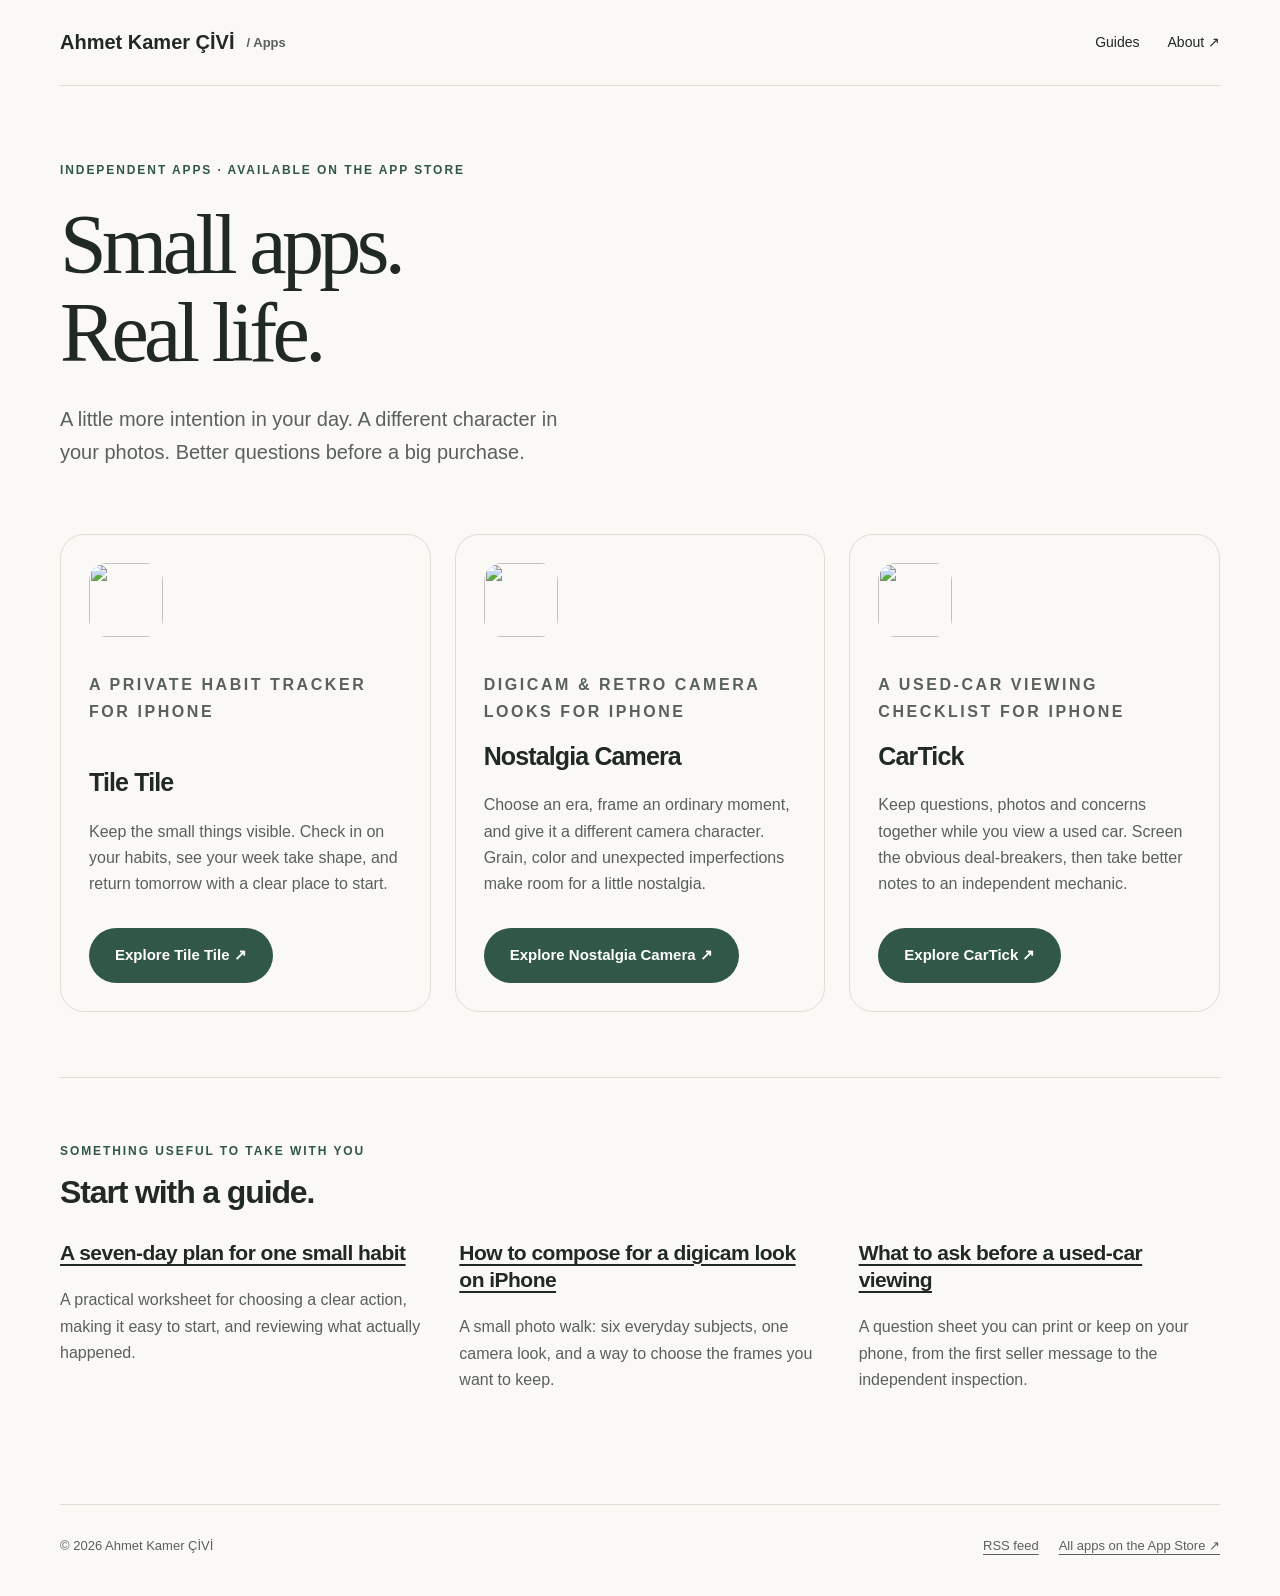
==== apps/index.html @ bd4cf9d0 "Publish product pages, practical guides and search discovery metadata" ====
<!doctype html><html lang="en"><head><meta charset="utf-8"><meta name="viewport" content="width=device-width,initial-scale=1"><title>Independent iPhone apps by Ahmet Kamer ÇİVİ</title><meta name="description" content="Discover Tile Tile, Nostalgia Camera and CarTick: independent iPhone apps for small habits, retro photos and used-car viewings."><link rel="canonical" href="https://lowgame.github.io/apps/"><meta property="og:title" content="Small apps for real life."><meta property="og:description" content="Habits, photos and better questions. Explore three independent iPhone apps by Ahmet Kamer ÇİVİ."><meta property="og:url" content="https://lowgame.github.io/apps/"><meta property="og:type" content="website"><link rel="stylesheet" href="marketing.css"><link rel="alternate" type="application/rss+xml" title="App guides" href="feed.xml"></head><body><a class="skip" href="#main">Skip to content</a><div class="wrap"><header class="nav"><a class="brand" href="https://lowgame.github.io/apps/">Ahmet Kamer ÇİVİ <span class="quiet">/ Apps</span></a><nav class="navlinks"><a href="#guides">Guides</a><a href="https://lowgame.github.io/">About ↗</a></nav></header><main id="main"><section class="directory-hero"><p class="eyebrow">Independent apps · Available on the App Store</p><h1>Small apps.<br>Real life.</h1><p class="intro">A little more intention in your day. A different character in your photos. Better questions before a big purchase.</p></section><section class="app-grid" aria-label="Apps"><article class="app-card"><img src="https://lowgame.github.io/tiletile/assets/icon.png" alt="" width="74" height="74"><p class="eyebrow">A private habit tracker for iPhone</p><h2>Tile Tile</h2><p>Keep the small things visible. Check in on your habits, see your week take shape, and return tomorrow with a clear place to start.</p><a class="button" href="https://lowgame.github.io/tiletile/">Explore Tile Tile ↗</a></article><article class="app-card"><img src="https://lowgame.github.io/nostalgia-camera-legal/assets/icon.png" alt="" width="74" height="74"><p class="eyebrow">Digicam &amp; retro camera looks for iPhone</p><h2>Nostalgia Camera</h2><p>Choose an era, frame an ordinary moment, and give it a different camera character. Grain, color and unexpected imperfections make room for a little nostalgia.</p><a class="button" href="https://lowgame.github.io/nostalgia-camera-legal/">Explore Nostalgia Camera ↗</a></article><article class="app-card"><img src="https://lowgame.github.io/cartick-legal/assets/icon.png" alt="" width="74" height="74"><p class="eyebrow">A used-car viewing checklist for iPhone</p><h2>CarTick</h2><p>Keep questions, photos and concerns together while you view a used car. Screen the obvious deal-breakers, then take better notes to an independent mechanic.</p><a class="button" href="https://lowgame.github.io/cartick-legal/">Explore CarTick ↗</a></article></section><section class="section" id="guides" style="margin-top:65px"><p class="eyebrow">Something useful to take with you</p><h2>Start with a guide.</h2><div class="features"><article><h3><a href="https://lowgame.github.io/tiletile/guides/start-a-small-habit/">A seven-day plan for one small habit</a></h3><p>A practical worksheet for choosing a clear action, making it easy to start, and reviewing what actually happened.</p></article><article><h3><a href="https://lowgame.github.io/nostalgia-camera-legal/guides/digicam-look-on-iphone/">How to compose for a digicam look on iPhone</a></h3><p>A small photo walk: six everyday subjects, one camera look, and a way to choose the frames you want to keep.</p></article><article><h3><a href="https://lowgame.github.io/cartick-legal/guides/used-car-viewing-questions/">What to ask before a used-car viewing</a></h3><p>A question sheet you can print or keep on your phone, from the first seller message to the independent inspection.</p></article></div></section></main><footer><span>© 2026 Ahmet Kamer ÇİVİ</span><nav><a href="feed.xml">RSS feed</a><a href="https://apps.apple.com/developer/id6791211334">All apps on the App Store ↗</a></nav></footer></div></body></html>
---- apps/marketing.css ----
:root{--ink:#202922;--muted:#59615a;--paper:#faf9f5;--line:#dddfd5;--accent:#315747}*{box-sizing:border-box}html{scroll-behavior:smooth}body{margin:0;color:var(--ink);background:var(--paper);font:17px/1.65 -apple-system,BlinkMacSystemFont,"Segoe UI",sans-serif}a{color:inherit;text-underline-offset:4px}a:hover{color:var(--accent)}img{display:block;max-width:100%;height:auto}button,a{touch-action:manipulation}:focus-visible{outline:3px solid var(--accent);outline-offset:5px}.skip{position:absolute;top:-100px;left:20px;z-index:9;background:white;padding:8px}.skip:focus{top:8px}.wrap{width:min(1160px,calc(100% - 48px));margin:auto}.nav{display:flex;align-items:center;justify-content:space-between;gap:24px;padding:26px 0;border-bottom:1px solid var(--line)}.brand{display:flex;align-items:center;gap:12px;text-decoration:none;font-weight:700;font-size:20px}.brand img{width:38px;height:38px;border-radius:10px}.navlinks{display:flex;gap:28px;align-items:center;font-size:14px}.navlinks a{text-decoration:none}.eyebrow{text-transform:uppercase;letter-spacing:.16em;font-size:12px;font-weight:700;color:var(--accent)}h1,h2,h3,p{margin-top:0}h1{font-family:Georgia,serif;font-weight:400;font-size:clamp(48px,6.7vw,88px);line-height:1.05;letter-spacing:-.055em;margin:20px 0 26px}h2{font-size:32px;line-height:1.22;letter-spacing:-.035em}h3{font-size:21px;line-height:1.3;letter-spacing:-.025em}.hero{display:grid;grid-template-columns:1.12fr .88fr;gap:70px;align-items:center;padding:70px 0 76px}.intro{font-size:20px;color:var(--muted);max-width:520px;line-height:1.65}.cta{display:flex;gap:22px;align-items:center;flex-wrap:wrap;margin:30px 0 14px}.button{display:inline-flex;align-items:center;justify-content:center;padding:14px 25px;background:var(--accent);color:white;border-radius:100px;text-decoration:none;font-weight:600;font-size:15px;border:1px solid transparent;cursor:pointer}.button:hover{background:var(--ink);color:white}.button.secondary{background:transparent;color:var(--ink);border-color:var(--line)}.quiet{color:var(--muted);font-size:13px}.stage{background:#eceee6;border:1px solid var(--line);border-radius:28px;min-height:570px;display:grid;place-items:center;padding:30px;position:relative}.stage img{width:auto;max-height:560px;max-width:100%;border-radius:15px;box-shadow:0 18px 36px #20292215}.stage small{display:block;text-align:center;color:var(--muted);font-size:11px;margin-top:14px}.section{padding:64px 0;border-top:1px solid var(--line)}.section-heading{max-width:670px;margin-bottom:34px}.features{display:grid;grid-template-columns:repeat(3,minmax(0,1fr));gap:38px}.feature-number{display:block;color:var(--accent);font:15px Georgia,serif;margin-bottom:28px}.features p{font-size:16px;color:var(--muted)}.editorial{display:grid;grid-template-columns:.5fr 1fr;gap:50px;padding:42px;background:#eeeee6;border-radius:24px}.editorial h2{font:40px/1.12 Georgia,serif;letter-spacing:-.04em}.editorial p{color:var(--muted)}.arrow{font-size:20px}.faq{max-width:840px}details{border-top:1px solid var(--line);padding:20px 0}summary{cursor:pointer;font-size:18px;font-weight:600}details p{margin:18px 0 0;color:var(--muted)}footer{border-top:1px solid var(--line);margin-top:30px;padding:30px 0 40px;display:flex;justify-content:space-between;gap:24px;flex-wrap:wrap;font-size:13px;color:var(--muted)}footer nav{display:flex;gap:20px;flex-wrap:wrap}.article{max-width:740px;margin:60px auto 80px}.article h1{font-size:clamp(42px,6vw,66px)}.article h2{margin:48px 0 18px;font-size:28px}.article .deck{font-size:22px;color:var(--muted)}.article li{margin:12px 0}.byline{font-size:13px;color:var(--muted);padding:10px 0 24px;border-bottom:1px solid var(--line);margin-bottom:30px}.worksheet{border:1px solid var(--line);border-radius:14px;background:white;padding:24px;margin:25px 0}.worksheet p{margin:10px 0 20px}.table-wrap{overflow-x:auto}table{width:100%;border-collapse:collapse;margin:24px 0;font-size:15px}caption{text-align:left;color:var(--muted);padding:0 0 10px}td,th{text-align:left;padding:14px 12px;border:1px solid var(--line);vertical-align:top}th{background:#eeeee6}.source{font-size:14px}.app-grid{display:grid;grid-template-columns:repeat(3,minmax(0,1fr));gap:24px}.app-card{border:1px solid var(--line);border-radius:24px;padding:28px;display:flex;flex-direction:column;align-items:flex-start}.app-card img{width:74px;height:74px;border-radius:18px;margin:0 0 35px}.app-card h2{font-size:25px}.app-card p{font-size:16px;color:var(--muted);flex:1}.app-card .button{margin-top:14px}.directory-hero{padding:75px 0 45px;max-width:800px}.directory-hero h1{font-size:clamp(50px,7vw,84px)}.press-icon{width:160px;border-radius:30px;margin:24px 0}.print{font:inherit;font-size:14px}.callout{padding:28px;background:#eeeee6;border-radius:20px;margin:42px 0}.callout h2{margin-top:0}.callout p{margin-bottom:20px}.related{display:flex;gap:24px;flex-wrap:wrap}@media(max-width:800px){.brand{font-size:16px;gap:8px}.brand img{width:32px;height:32px}.navlinks{font-size:13px;white-space:nowrap}.hero{gap:34px;grid-template-columns:1fr;padding:45px 0}.stage{min-height:0;padding:25px}.stage img{max-height:550px}.features,.app-grid{grid-template-columns:1fr;gap:28px}.feature-number{margin-bottom:12px}.editorial{grid-template-columns:1fr;gap:15px;padding:26px}.nav{gap:10px}.navlinks{gap:16px}.navlinks .optional{display:none}.wrap{width:calc(100% - 36px)}h1{letter-spacing:-.05em}.section{padding:42px 0}.article{margin-top:40px}.intro{font-size:19px}.app-card{padding:25px}.app-card img{margin-bottom:20px}}@media(prefers-reduced-motion:reduce){html{scroll-behavior:auto}}@media print{.nav,.cta,footer,.button,.print,.callout,.skip{display:none}body{font-size:12pt;background:white;color:black}.wrap,.article{width:100%;max-width:none;margin:0}h1{font-size:30pt!important}h2{break-after:avoid}tr,.worksheet{break-inside:avoid}a{text-decoration:none}.article h2{margin-top:25px}}
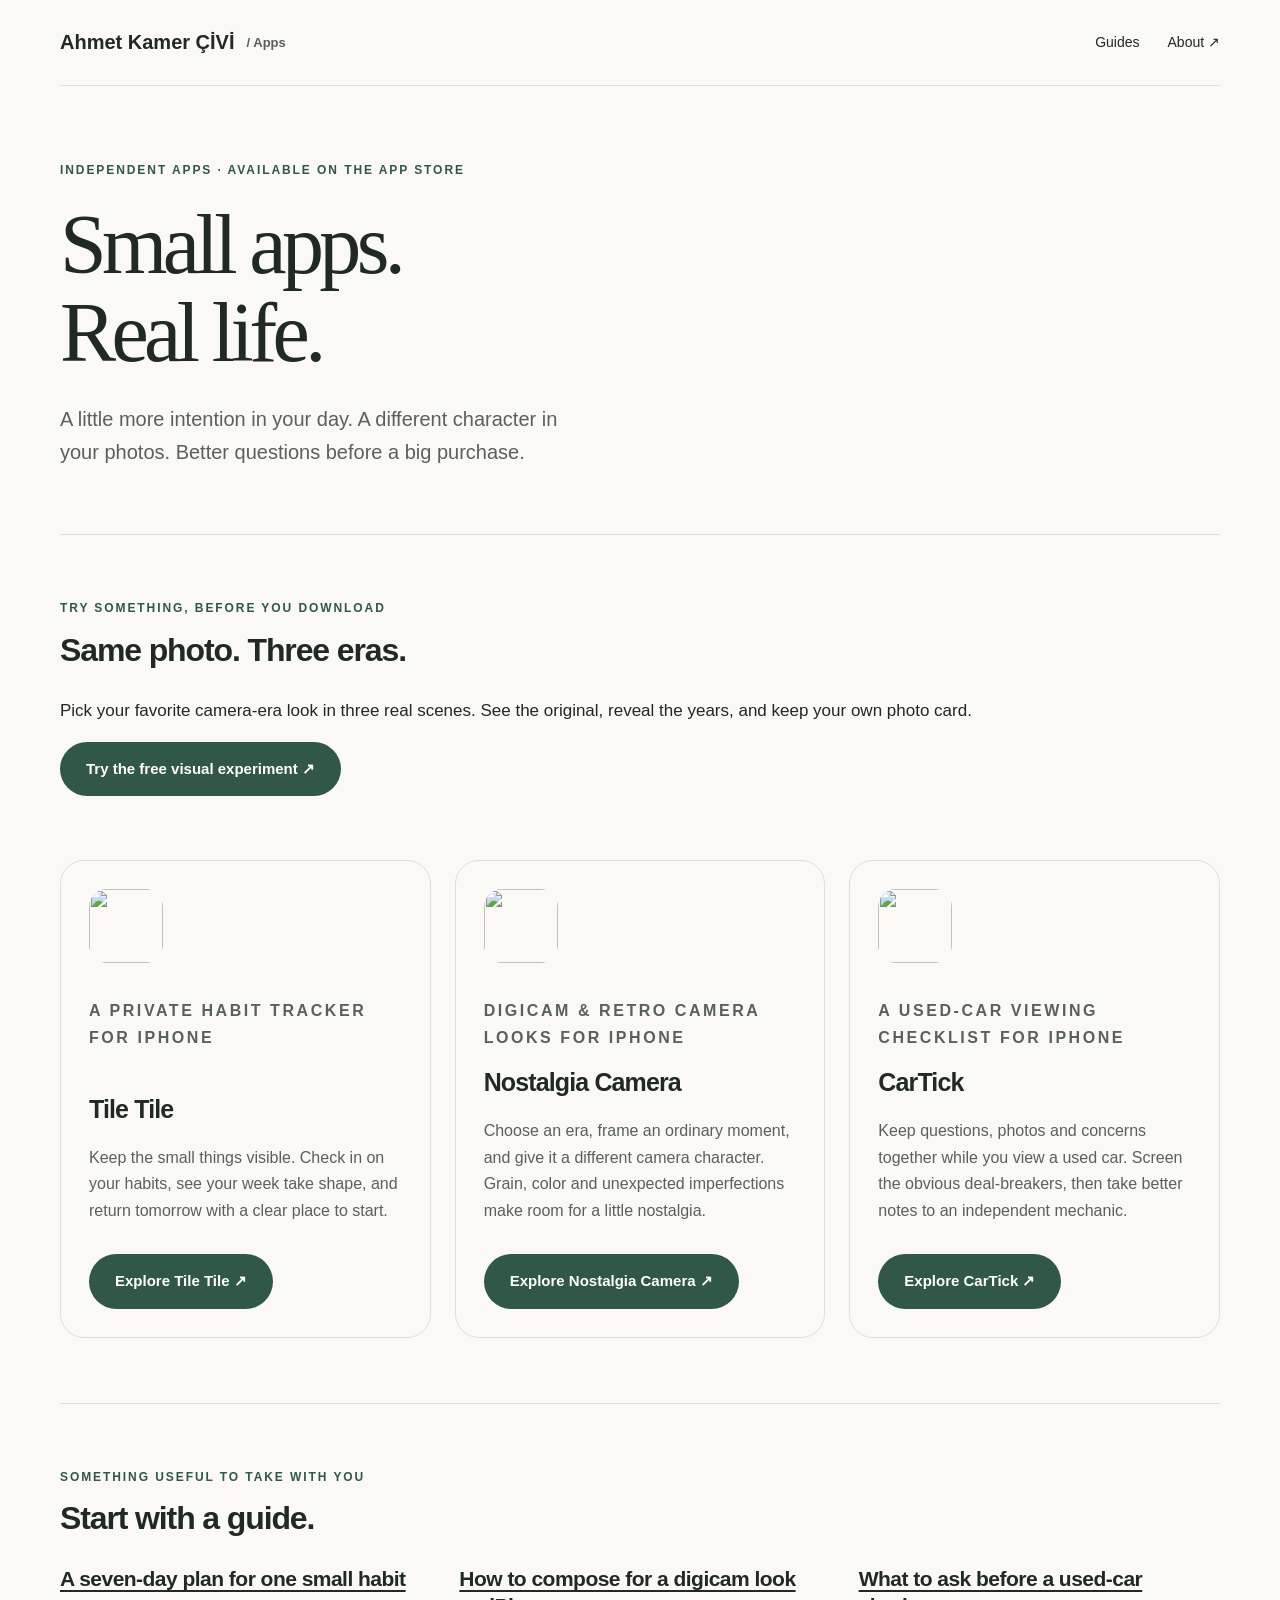
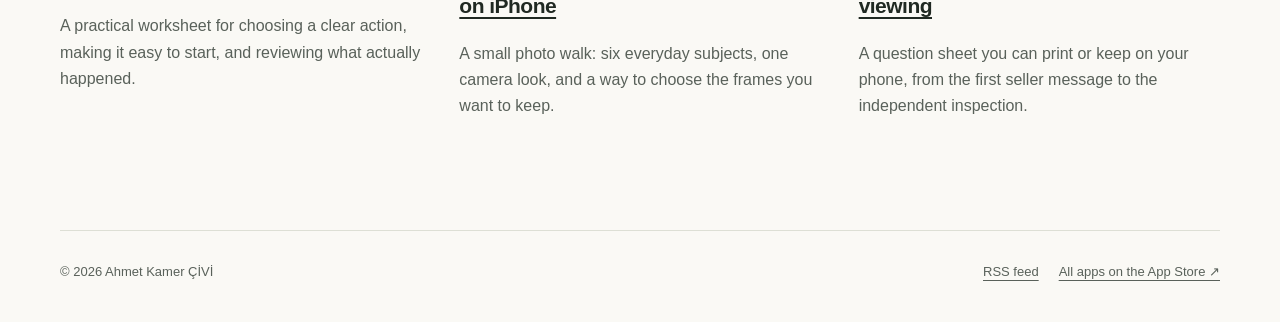
==== commit 0a8ddf7b: "Launch Nostalgia Camera three-era photo experiment" ====
--- a/apps/index.html
+++ b/apps/index.html
@@ -1 +1 @@
-<!doctype html><html lang="en"><head><meta charset="utf-8"><meta name="viewport" content="width=device-width,initial-scale=1"><title>Independent iPhone apps by Ahmet Kamer ÇİVİ</title><meta name="description" content="Discover Tile Tile, Nostalgia Camera and CarTick: independent iPhone apps for small habits, retro photos and used-car viewings."><link rel="canonical" href="https://lowgame.github.io/apps/"><meta property="og:title" content="Small apps for real life."><meta property="og:description" content="Habits, photos and better questions. Explore three independent iPhone apps by Ahmet Kamer ÇİVİ."><meta property="og:url" content="https://lowgame.github.io/apps/"><meta property="og:type" content="website"><link rel="stylesheet" href="marketing.css"><link rel="alternate" type="application/rss+xml" title="App guides" href="feed.xml"></head><body><a class="skip" href="#main">Skip to content</a><div class="wrap"><header class="nav"><a class="brand" href="https://lowgame.github.io/apps/">Ahmet Kamer ÇİVİ <span class="quiet">/ Apps</span></a><nav class="navlinks"><a href="#guides">Guides</a><a href="https://lowgame.github.io/">About ↗</a></nav></header><main id="main"><section class="directory-hero"><p class="eyebrow">Independent apps · Available on the App Store</p><h1>Small apps.<br>Real life.</h1><p class="intro">A little more intention in your day. A different character in your photos. Better questions before a big purchase.</p></section><section class="app-grid" aria-label="Apps"><article class="app-card"><img src="https://lowgame.github.io/tiletile/assets/icon.png" alt="" width="74" height="74"><p class="eyebrow">A private habit tracker for iPhone</p><h2>Tile Tile</h2><p>Keep the small things visible. Check in on your habits, see your week take shape, and return tomorrow with a clear place to start.</p><a class="button" href="https://lowgame.github.io/tiletile/">Explore Tile Tile ↗</a></article><article class="app-card"><img src="https://lowgame.github.io/nostalgia-camera-legal/assets/icon.png" alt="" width="74" height="74"><p class="eyebrow">Digicam &amp; retro camera looks for iPhone</p><h2>Nostalgia Camera</h2><p>Choose an era, frame an ordinary moment, and give it a different camera character. Grain, color and unexpected imperfections make room for a little nostalgia.</p><a class="button" href="https://lowgame.github.io/nostalgia-camera-legal/">Explore Nostalgia Camera ↗</a></article><article class="app-card"><img src="https://lowgame.github.io/cartick-legal/assets/icon.png" alt="" width="74" height="74"><p class="eyebrow">A used-car viewing checklist for iPhone</p><h2>CarTick</h2><p>Keep questions, photos and concerns together while you view a used car. Screen the obvious deal-breakers, then take better notes to an independent mechanic.</p><a class="button" href="https://lowgame.github.io/cartick-legal/">Explore CarTick ↗</a></article></section><section class="section" id="guides" style="margin-top:65px"><p class="eyebrow">Something useful to take with you</p><h2>Start with a guide.</h2><div class="features"><article><h3><a href="https://lowgame.github.io/tiletile/guides/start-a-small-habit/">A seven-day plan for one small habit</a></h3><p>A practical worksheet for choosing a clear action, making it easy to start, and reviewing what actually happened.</p></article><article><h3><a href="https://lowgame.github.io/nostalgia-camera-legal/guides/digicam-look-on-iphone/">How to compose for a digicam look on iPhone</a></h3><p>A small photo walk: six everyday subjects, one camera look, and a way to choose the frames you want to keep.</p></article><article><h3><a href="https://lowgame.github.io/cartick-legal/guides/used-car-viewing-questions/">What to ask before a used-car viewing</a></h3><p>A question sheet you can print or keep on your phone, from the first seller message to the independent inspection.</p></article></div></section></main><footer><span>© 2026 Ahmet Kamer ÇİVİ</span><nav><a href="feed.xml">RSS feed</a><a href="https://apps.apple.com/developer/id6791211334">All apps on the App Store ↗</a></nav></footer></div></body></html>+<!doctype html><html lang="en"><head><meta charset="utf-8"><meta name="viewport" content="width=device-width,initial-scale=1"><title>Independent iPhone apps by Ahmet Kamer ÇİVİ</title><meta name="description" content="Discover Tile Tile, Nostalgia Camera and CarTick: independent iPhone apps for small habits, retro photos and used-car viewings."><link rel="canonical" href="https://lowgame.github.io/apps/"><meta property="og:title" content="Small apps for real life."><meta property="og:description" content="Habits, photos and better questions. Explore three independent iPhone apps by Ahmet Kamer ÇİVİ."><meta property="og:url" content="https://lowgame.github.io/apps/"><meta property="og:type" content="website"><link rel="stylesheet" href="marketing.css"><link rel="alternate" type="application/rss+xml" title="App guides" href="feed.xml"></head><body><a class="skip" href="#main">Skip to content</a><div class="wrap"><header class="nav"><a class="brand" href="https://lowgame.github.io/apps/">Ahmet Kamer ÇİVİ <span class="quiet">/ Apps</span></a><nav class="navlinks"><a href="#guides">Guides</a><a href="https://lowgame.github.io/">About ↗</a></nav></header><main id="main"><section class="directory-hero"><p class="eyebrow">Independent apps · Available on the App Store</p><h1>Small apps.<br>Real life.</h1><p class="intro">A little more intention in your day. A different character in your photos. Better questions before a big purchase.</p></section><section class="section"><p class="eyebrow">Try something, before you download</p><h2>Same photo. Three eras.</h2><p>Pick your favorite camera-era look in three real scenes. See the original, reveal the years, and keep your own photo card.</p><a class="button" href="/three-eras/">Try the free visual experiment ↗</a></section><section class="app-grid" aria-label="Apps"><article class="app-card"><img src="https://lowgame.github.io/tiletile/assets/icon.png" alt="" width="74" height="74"><p class="eyebrow">A private habit tracker for iPhone</p><h2>Tile Tile</h2><p>Keep the small things visible. Check in on your habits, see your week take shape, and return tomorrow with a clear place to start.</p><a class="button" href="https://lowgame.github.io/tiletile/">Explore Tile Tile ↗</a></article><article class="app-card"><img src="https://lowgame.github.io/nostalgia-camera-legal/assets/icon.png" alt="" width="74" height="74"><p class="eyebrow">Digicam &amp; retro camera looks for iPhone</p><h2>Nostalgia Camera</h2><p>Choose an era, frame an ordinary moment, and give it a different camera character. Grain, color and unexpected imperfections make room for a little nostalgia.</p><a class="button" href="https://lowgame.github.io/nostalgia-camera-legal/">Explore Nostalgia Camera ↗</a></article><article class="app-card"><img src="https://lowgame.github.io/cartick-legal/assets/icon.png" alt="" width="74" height="74"><p class="eyebrow">A used-car viewing checklist for iPhone</p><h2>CarTick</h2><p>Keep questions, photos and concerns together while you view a used car. Screen the obvious deal-breakers, then take better notes to an independent mechanic.</p><a class="button" href="https://lowgame.github.io/cartick-legal/">Explore CarTick ↗</a></article></section><section class="section" id="guides" style="margin-top:65px"><p class="eyebrow">Something useful to take with you</p><h2>Start with a guide.</h2><div class="features"><article><h3><a href="https://lowgame.github.io/tiletile/guides/start-a-small-habit/">A seven-day plan for one small habit</a></h3><p>A practical worksheet for choosing a clear action, making it easy to start, and reviewing what actually happened.</p></article><article><h3><a href="https://lowgame.github.io/nostalgia-camera-legal/guides/digicam-look-on-iphone/">How to compose for a digicam look on iPhone</a></h3><p>A small photo walk: six everyday subjects, one camera look, and a way to choose the frames you want to keep.</p></article><article><h3><a href="https://lowgame.github.io/cartick-legal/guides/used-car-viewing-questions/">What to ask before a used-car viewing</a></h3><p>A question sheet you can print or keep on your phone, from the first seller message to the independent inspection.</p></article></div></section></main><footer><span>© 2026 Ahmet Kamer ÇİVİ</span><nav><a href="feed.xml">RSS feed</a><a href="https://apps.apple.com/developer/id6791211334">All apps on the App Store ↗</a></nav></footer></div></body></html>
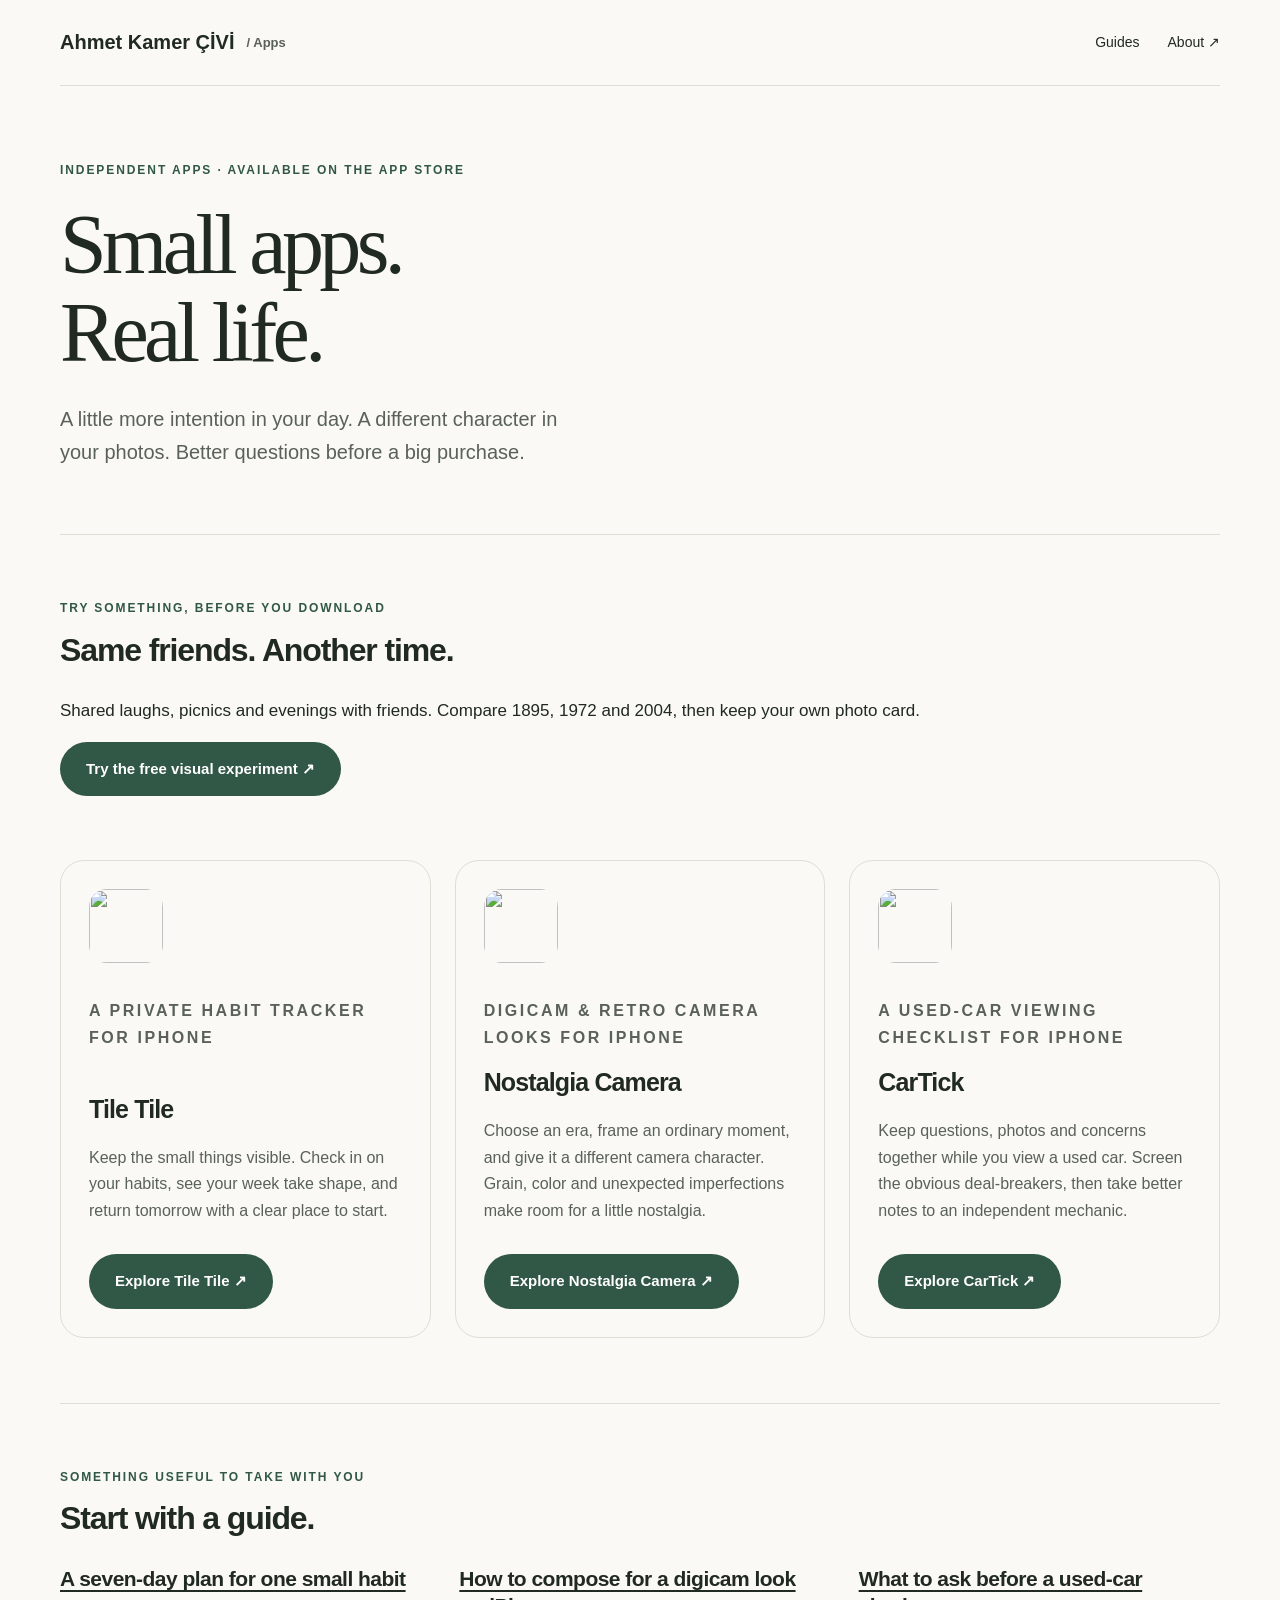
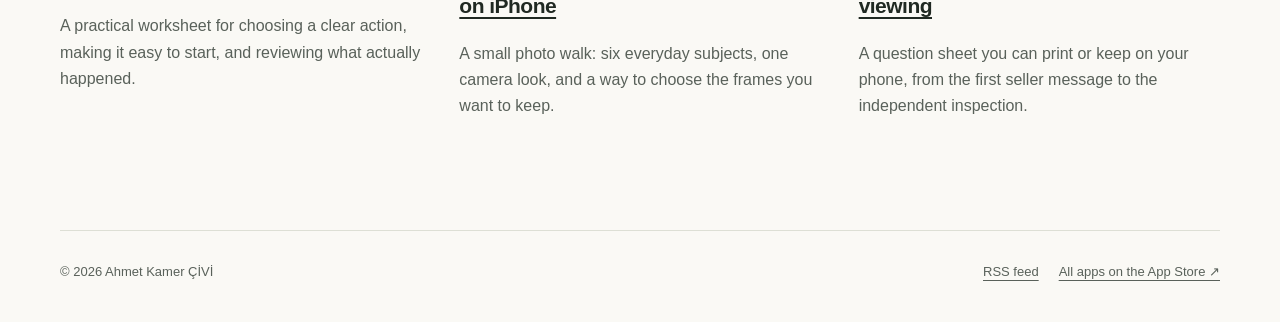
==== commit a8209851: "Feature 1895 and friendship photography in Nostalgia experiment" ====
--- a/apps/index.html
+++ b/apps/index.html
@@ -1 +1 @@
-<!doctype html><html lang="en"><head><meta charset="utf-8"><meta name="viewport" content="width=device-width,initial-scale=1"><title>Independent iPhone apps by Ahmet Kamer ÇİVİ</title><meta name="description" content="Discover Tile Tile, Nostalgia Camera and CarTick: independent iPhone apps for small habits, retro photos and used-car viewings."><link rel="canonical" href="https://lowgame.github.io/apps/"><meta property="og:title" content="Small apps for real life."><meta property="og:description" content="Habits, photos and better questions. Explore three independent iPhone apps by Ahmet Kamer ÇİVİ."><meta property="og:url" content="https://lowgame.github.io/apps/"><meta property="og:type" content="website"><link rel="stylesheet" href="marketing.css"><link rel="alternate" type="application/rss+xml" title="App guides" href="feed.xml"></head><body><a class="skip" href="#main">Skip to content</a><div class="wrap"><header class="nav"><a class="brand" href="https://lowgame.github.io/apps/">Ahmet Kamer ÇİVİ <span class="quiet">/ Apps</span></a><nav class="navlinks"><a href="#guides">Guides</a><a href="https://lowgame.github.io/">About ↗</a></nav></header><main id="main"><section class="directory-hero"><p class="eyebrow">Independent apps · Available on the App Store</p><h1>Small apps.<br>Real life.</h1><p class="intro">A little more intention in your day. A different character in your photos. Better questions before a big purchase.</p></section><section class="section"><p class="eyebrow">Try something, before you download</p><h2>Same photo. Three eras.</h2><p>Pick your favorite camera-era look in three real scenes. See the original, reveal the years, and keep your own photo card.</p><a class="button" href="/three-eras/">Try the free visual experiment ↗</a></section><section class="app-grid" aria-label="Apps"><article class="app-card"><img src="https://lowgame.github.io/tiletile/assets/icon.png" alt="" width="74" height="74"><p class="eyebrow">A private habit tracker for iPhone</p><h2>Tile Tile</h2><p>Keep the small things visible. Check in on your habits, see your week take shape, and return tomorrow with a clear place to start.</p><a class="button" href="https://lowgame.github.io/tiletile/">Explore Tile Tile ↗</a></article><article class="app-card"><img src="https://lowgame.github.io/nostalgia-camera-legal/assets/icon.png" alt="" width="74" height="74"><p class="eyebrow">Digicam &amp; retro camera looks for iPhone</p><h2>Nostalgia Camera</h2><p>Choose an era, frame an ordinary moment, and give it a different camera character. Grain, color and unexpected imperfections make room for a little nostalgia.</p><a class="button" href="https://lowgame.github.io/nostalgia-camera-legal/">Explore Nostalgia Camera ↗</a></article><article class="app-card"><img src="https://lowgame.github.io/cartick-legal/assets/icon.png" alt="" width="74" height="74"><p class="eyebrow">A used-car viewing checklist for iPhone</p><h2>CarTick</h2><p>Keep questions, photos and concerns together while you view a used car. Screen the obvious deal-breakers, then take better notes to an independent mechanic.</p><a class="button" href="https://lowgame.github.io/cartick-legal/">Explore CarTick ↗</a></article></section><section class="section" id="guides" style="margin-top:65px"><p class="eyebrow">Something useful to take with you</p><h2>Start with a guide.</h2><div class="features"><article><h3><a href="https://lowgame.github.io/tiletile/guides/start-a-small-habit/">A seven-day plan for one small habit</a></h3><p>A practical worksheet for choosing a clear action, making it easy to start, and reviewing what actually happened.</p></article><article><h3><a href="https://lowgame.github.io/nostalgia-camera-legal/guides/digicam-look-on-iphone/">How to compose for a digicam look on iPhone</a></h3><p>A small photo walk: six everyday subjects, one camera look, and a way to choose the frames you want to keep.</p></article><article><h3><a href="https://lowgame.github.io/cartick-legal/guides/used-car-viewing-questions/">What to ask before a used-car viewing</a></h3><p>A question sheet you can print or keep on your phone, from the first seller message to the independent inspection.</p></article></div></section></main><footer><span>© 2026 Ahmet Kamer ÇİVİ</span><nav><a href="feed.xml">RSS feed</a><a href="https://apps.apple.com/developer/id6791211334">All apps on the App Store ↗</a></nav></footer></div></body></html>+<!doctype html><html lang="en"><head><meta charset="utf-8"><meta name="viewport" content="width=device-width,initial-scale=1"><title>Independent iPhone apps by Ahmet Kamer ÇİVİ</title><meta name="description" content="Discover Tile Tile, Nostalgia Camera and CarTick: independent iPhone apps for small habits, retro photos and used-car viewings."><link rel="canonical" href="https://lowgame.github.io/apps/"><meta property="og:title" content="Small apps for real life."><meta property="og:description" content="Habits, photos and better questions. Explore three independent iPhone apps by Ahmet Kamer ÇİVİ."><meta property="og:url" content="https://lowgame.github.io/apps/"><meta property="og:type" content="website"><link rel="stylesheet" href="marketing.css"><link rel="alternate" type="application/rss+xml" title="App guides" href="feed.xml"></head><body><a class="skip" href="#main">Skip to content</a><div class="wrap"><header class="nav"><a class="brand" href="https://lowgame.github.io/apps/">Ahmet Kamer ÇİVİ <span class="quiet">/ Apps</span></a><nav class="navlinks"><a href="#guides">Guides</a><a href="https://lowgame.github.io/">About ↗</a></nav></header><main id="main"><section class="directory-hero"><p class="eyebrow">Independent apps · Available on the App Store</p><h1>Small apps.<br>Real life.</h1><p class="intro">A little more intention in your day. A different character in your photos. Better questions before a big purchase.</p></section><section class="section"><p class="eyebrow">Try something, before you download</p><h2>Same friends. Another time.</h2><p>Shared laughs, picnics and evenings with friends. Compare 1895, 1972 and 2004, then keep your own photo card.</p><a class="button" href="/three-eras/">Try the free visual experiment ↗</a></section><section class="app-grid" aria-label="Apps"><article class="app-card"><img src="https://lowgame.github.io/tiletile/assets/icon.png" alt="" width="74" height="74"><p class="eyebrow">A private habit tracker for iPhone</p><h2>Tile Tile</h2><p>Keep the small things visible. Check in on your habits, see your week take shape, and return tomorrow with a clear place to start.</p><a class="button" href="https://lowgame.github.io/tiletile/">Explore Tile Tile ↗</a></article><article class="app-card"><img src="https://lowgame.github.io/nostalgia-camera-legal/assets/icon.png" alt="" width="74" height="74"><p class="eyebrow">Digicam &amp; retro camera looks for iPhone</p><h2>Nostalgia Camera</h2><p>Choose an era, frame an ordinary moment, and give it a different camera character. Grain, color and unexpected imperfections make room for a little nostalgia.</p><a class="button" href="https://lowgame.github.io/nostalgia-camera-legal/">Explore Nostalgia Camera ↗</a></article><article class="app-card"><img src="https://lowgame.github.io/cartick-legal/assets/icon.png" alt="" width="74" height="74"><p class="eyebrow">A used-car viewing checklist for iPhone</p><h2>CarTick</h2><p>Keep questions, photos and concerns together while you view a used car. Screen the obvious deal-breakers, then take better notes to an independent mechanic.</p><a class="button" href="https://lowgame.github.io/cartick-legal/">Explore CarTick ↗</a></article></section><section class="section" id="guides" style="margin-top:65px"><p class="eyebrow">Something useful to take with you</p><h2>Start with a guide.</h2><div class="features"><article><h3><a href="https://lowgame.github.io/tiletile/guides/start-a-small-habit/">A seven-day plan for one small habit</a></h3><p>A practical worksheet for choosing a clear action, making it easy to start, and reviewing what actually happened.</p></article><article><h3><a href="https://lowgame.github.io/nostalgia-camera-legal/guides/digicam-look-on-iphone/">How to compose for a digicam look on iPhone</a></h3><p>A small photo walk: six everyday subjects, one camera look, and a way to choose the frames you want to keep.</p></article><article><h3><a href="https://lowgame.github.io/cartick-legal/guides/used-car-viewing-questions/">What to ask before a used-car viewing</a></h3><p>A question sheet you can print or keep on your phone, from the first seller message to the independent inspection.</p></article></div></section></main><footer><span>© 2026 Ahmet Kamer ÇİVİ</span><nav><a href="feed.xml">RSS feed</a><a href="https://apps.apple.com/developer/id6791211334">All apps on the App Store ↗</a></nav></footer></div></body></html>
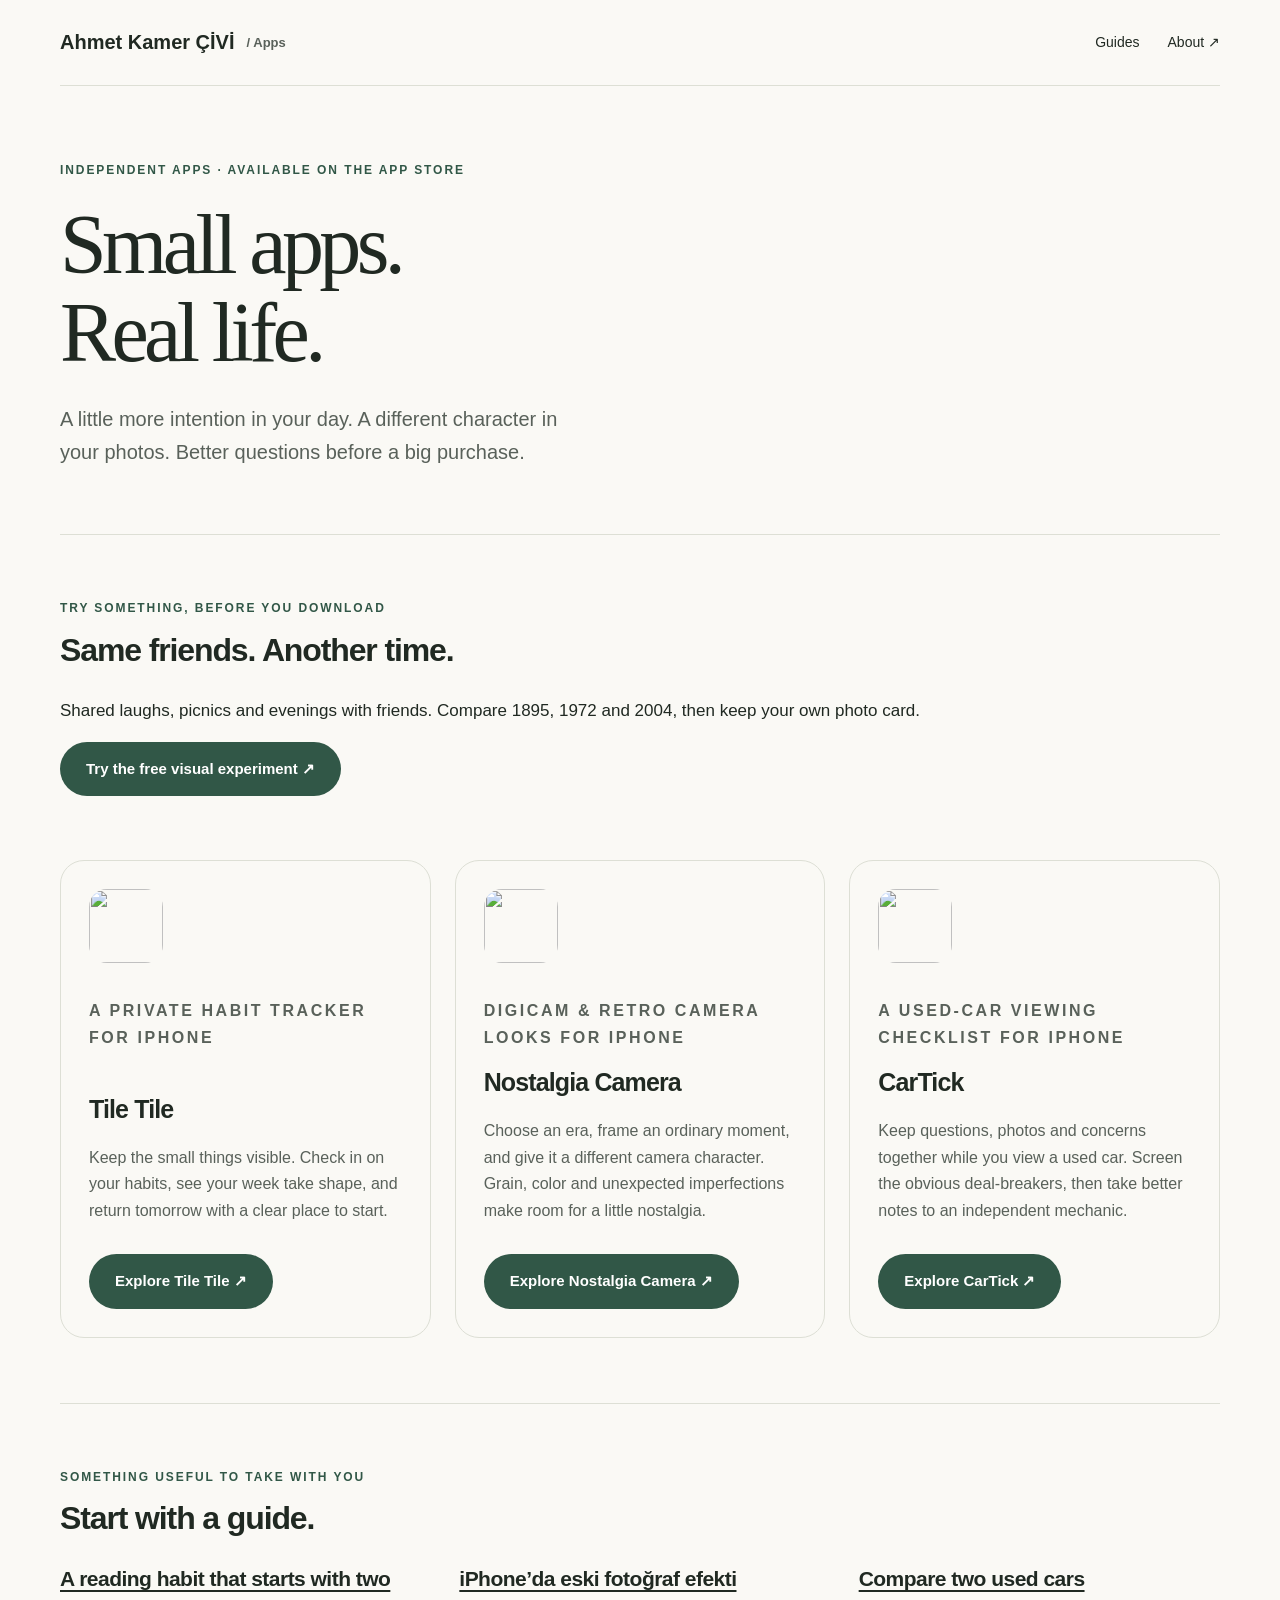
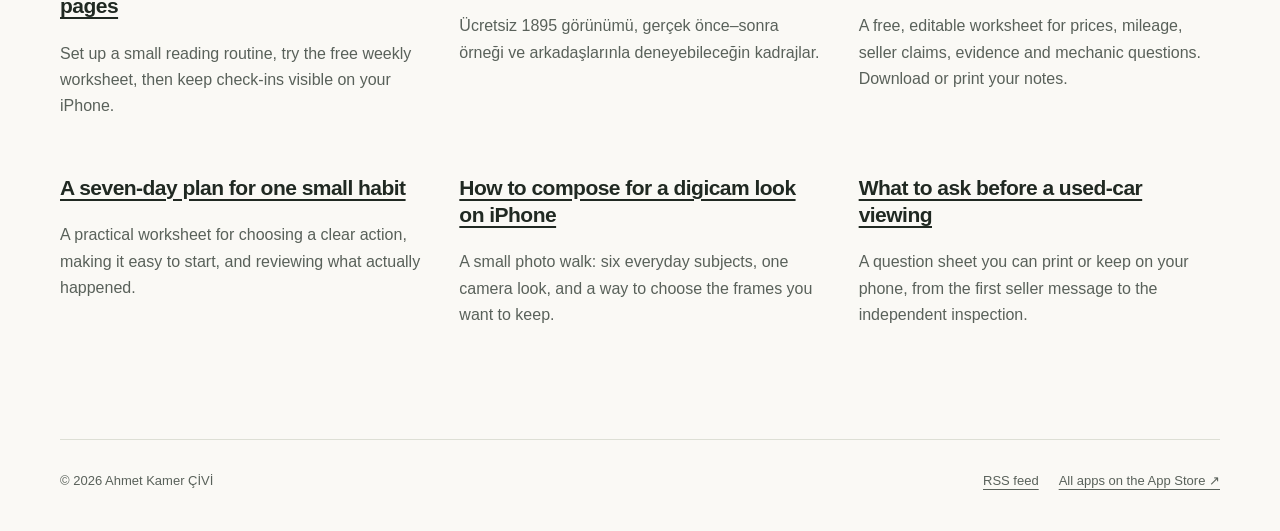
==== commit 0affa69a: "Connect new app resources through guide hub and RSS" ====
--- a/apps/index.html
+++ b/apps/index.html
@@ -1 +1 @@
-<!doctype html><html lang="en"><head><meta charset="utf-8"><meta name="viewport" content="width=device-width,initial-scale=1"><title>Independent iPhone apps by Ahmet Kamer ÇİVİ</title><meta name="description" content="Discover Tile Tile, Nostalgia Camera and CarTick: independent iPhone apps for small habits, retro photos and used-car viewings."><link rel="canonical" href="https://lowgame.github.io/apps/"><meta property="og:title" content="Small apps for real life."><meta property="og:description" content="Habits, photos and better questions. Explore three independent iPhone apps by Ahmet Kamer ÇİVİ."><meta property="og:url" content="https://lowgame.github.io/apps/"><meta property="og:type" content="website"><link rel="stylesheet" href="marketing.css"><link rel="alternate" type="application/rss+xml" title="App guides" href="feed.xml"></head><body><a class="skip" href="#main">Skip to content</a><div class="wrap"><header class="nav"><a class="brand" href="https://lowgame.github.io/apps/">Ahmet Kamer ÇİVİ <span class="quiet">/ Apps</span></a><nav class="navlinks"><a href="#guides">Guides</a><a href="https://lowgame.github.io/">About ↗</a></nav></header><main id="main"><section class="directory-hero"><p class="eyebrow">Independent apps · Available on the App Store</p><h1>Small apps.<br>Real life.</h1><p class="intro">A little more intention in your day. A different character in your photos. Better questions before a big purchase.</p></section><section class="section"><p class="eyebrow">Try something, before you download</p><h2>Same friends. Another time.</h2><p>Shared laughs, picnics and evenings with friends. Compare 1895, 1972 and 2004, then keep your own photo card.</p><a class="button" href="/three-eras/">Try the free visual experiment ↗</a></section><section class="app-grid" aria-label="Apps"><article class="app-card"><img src="https://lowgame.github.io/tiletile/assets/icon.png" alt="" width="74" height="74"><p class="eyebrow">A private habit tracker for iPhone</p><h2>Tile Tile</h2><p>Keep the small things visible. Check in on your habits, see your week take shape, and return tomorrow with a clear place to start.</p><a class="button" href="https://lowgame.github.io/tiletile/">Explore Tile Tile ↗</a></article><article class="app-card"><img src="https://lowgame.github.io/nostalgia-camera-legal/assets/icon.png" alt="" width="74" height="74"><p class="eyebrow">Digicam &amp; retro camera looks for iPhone</p><h2>Nostalgia Camera</h2><p>Choose an era, frame an ordinary moment, and give it a different camera character. Grain, color and unexpected imperfections make room for a little nostalgia.</p><a class="button" href="https://lowgame.github.io/nostalgia-camera-legal/">Explore Nostalgia Camera ↗</a></article><article class="app-card"><img src="https://lowgame.github.io/cartick-legal/assets/icon.png" alt="" width="74" height="74"><p class="eyebrow">A used-car viewing checklist for iPhone</p><h2>CarTick</h2><p>Keep questions, photos and concerns together while you view a used car. Screen the obvious deal-breakers, then take better notes to an independent mechanic.</p><a class="button" href="https://lowgame.github.io/cartick-legal/">Explore CarTick ↗</a></article></section><section class="section" id="guides" style="margin-top:65px"><p class="eyebrow">Something useful to take with you</p><h2>Start with a guide.</h2><div class="features"><article><h3><a href="https://lowgame.github.io/tiletile/guides/start-a-small-habit/">A seven-day plan for one small habit</a></h3><p>A practical worksheet for choosing a clear action, making it easy to start, and reviewing what actually happened.</p></article><article><h3><a href="https://lowgame.github.io/nostalgia-camera-legal/guides/digicam-look-on-iphone/">How to compose for a digicam look on iPhone</a></h3><p>A small photo walk: six everyday subjects, one camera look, and a way to choose the frames you want to keep.</p></article><article><h3><a href="https://lowgame.github.io/cartick-legal/guides/used-car-viewing-questions/">What to ask before a used-car viewing</a></h3><p>A question sheet you can print or keep on your phone, from the first seller message to the independent inspection.</p></article></div></section></main><footer><span>© 2026 Ahmet Kamer ÇİVİ</span><nav><a href="feed.xml">RSS feed</a><a href="https://apps.apple.com/developer/id6791211334">All apps on the App Store ↗</a></nav></footer></div></body></html>+<!doctype html><html lang="en"><head><meta charset="utf-8"><meta name="viewport" content="width=device-width,initial-scale=1"><title>Independent iPhone apps by Ahmet Kamer ÇİVİ</title><meta name="description" content="Discover Tile Tile, Nostalgia Camera and CarTick: independent iPhone apps for small habits, retro photos and used-car viewings."><link rel="canonical" href="https://lowgame.github.io/apps/"><meta property="og:title" content="Small apps for real life."><meta property="og:description" content="Habits, photos and better questions. Explore three independent iPhone apps by Ahmet Kamer ÇİVİ."><meta property="og:url" content="https://lowgame.github.io/apps/"><meta property="og:type" content="website"><link rel="stylesheet" href="marketing.css"><link rel="alternate" type="application/rss+xml" title="App guides" href="feed.xml"></head><body><a class="skip" href="#main">Skip to content</a><div class="wrap"><header class="nav"><a class="brand" href="https://lowgame.github.io/apps/">Ahmet Kamer ÇİVİ <span class="quiet">/ Apps</span></a><nav class="navlinks"><a href="#guides">Guides</a><a href="https://lowgame.github.io/">About ↗</a></nav></header><main id="main"><section class="directory-hero"><p class="eyebrow">Independent apps · Available on the App Store</p><h1>Small apps.<br>Real life.</h1><p class="intro">A little more intention in your day. A different character in your photos. Better questions before a big purchase.</p></section><section class="section"><p class="eyebrow">Try something, before you download</p><h2>Same friends. Another time.</h2><p>Shared laughs, picnics and evenings with friends. Compare 1895, 1972 and 2004, then keep your own photo card.</p><a class="button" href="/three-eras/">Try the free visual experiment ↗</a></section><section class="app-grid" aria-label="Apps"><article class="app-card"><img src="https://lowgame.github.io/tiletile/assets/icon.png" alt="" width="74" height="74"><p class="eyebrow">A private habit tracker for iPhone</p><h2>Tile Tile</h2><p>Keep the small things visible. Check in on your habits, see your week take shape, and return tomorrow with a clear place to start.</p><a class="button" href="https://lowgame.github.io/tiletile/">Explore Tile Tile ↗</a></article><article class="app-card"><img src="https://lowgame.github.io/nostalgia-camera-legal/assets/icon.png" alt="" width="74" height="74"><p class="eyebrow">Digicam &amp; retro camera looks for iPhone</p><h2>Nostalgia Camera</h2><p>Choose an era, frame an ordinary moment, and give it a different camera character. Grain, color and unexpected imperfections make room for a little nostalgia.</p><a class="button" href="https://lowgame.github.io/nostalgia-camera-legal/">Explore Nostalgia Camera ↗</a></article><article class="app-card"><img src="https://lowgame.github.io/cartick-legal/assets/icon.png" alt="" width="74" height="74"><p class="eyebrow">A used-car viewing checklist for iPhone</p><h2>CarTick</h2><p>Keep questions, photos and concerns together while you view a used car. Screen the obvious deal-breakers, then take better notes to an independent mechanic.</p><a class="button" href="https://lowgame.github.io/cartick-legal/">Explore CarTick ↗</a></article></section><section class="section" id="guides" style="margin-top:65px"><p class="eyebrow">Something useful to take with you</p><h2>Start with a guide.</h2><div class="features"><article><h3><a href="https://lowgame.github.io/tiletile/guides/reading-habit-tracker/">A reading habit that starts with two pages</a></h3><p>Set up a small reading routine, try the free weekly worksheet, then keep check-ins visible on your iPhone.</p></article><article><h3><a href="https://lowgame.github.io/nostalgia-camera-legal/tr/iphone-eski-fotograf-efekti/" lang="tr">iPhone’da eski fotoğraf efekti</a></h3><p lang="tr">Ücretsiz 1895 görünümü, gerçek önce–sonra örneği ve arkadaşlarınla deneyebileceğin kadrajlar.</p></article><article><h3><a href="https://lowgame.github.io/cartick-legal/tools/compare-used-cars/">Compare two used cars</a></h3><p>A free, editable worksheet for prices, mileage, seller claims, evidence and mechanic questions. Download or print your notes.</p></article><article><h3><a href="https://lowgame.github.io/tiletile/guides/start-a-small-habit/">A seven-day plan for one small habit</a></h3><p>A practical worksheet for choosing a clear action, making it easy to start, and reviewing what actually happened.</p></article><article><h3><a href="https://lowgame.github.io/nostalgia-camera-legal/guides/digicam-look-on-iphone/">How to compose for a digicam look on iPhone</a></h3><p>A small photo walk: six everyday subjects, one camera look, and a way to choose the frames you want to keep.</p></article><article><h3><a href="https://lowgame.github.io/cartick-legal/guides/used-car-viewing-questions/">What to ask before a used-car viewing</a></h3><p>A question sheet you can print or keep on your phone, from the first seller message to the independent inspection.</p></article></div></section></main><footer><span>© 2026 Ahmet Kamer ÇİVİ</span><nav><a href="feed.xml">RSS feed</a><a href="https://apps.apple.com/developer/id6791211334">All apps on the App Store ↗</a></nav></footer></div></body></html>
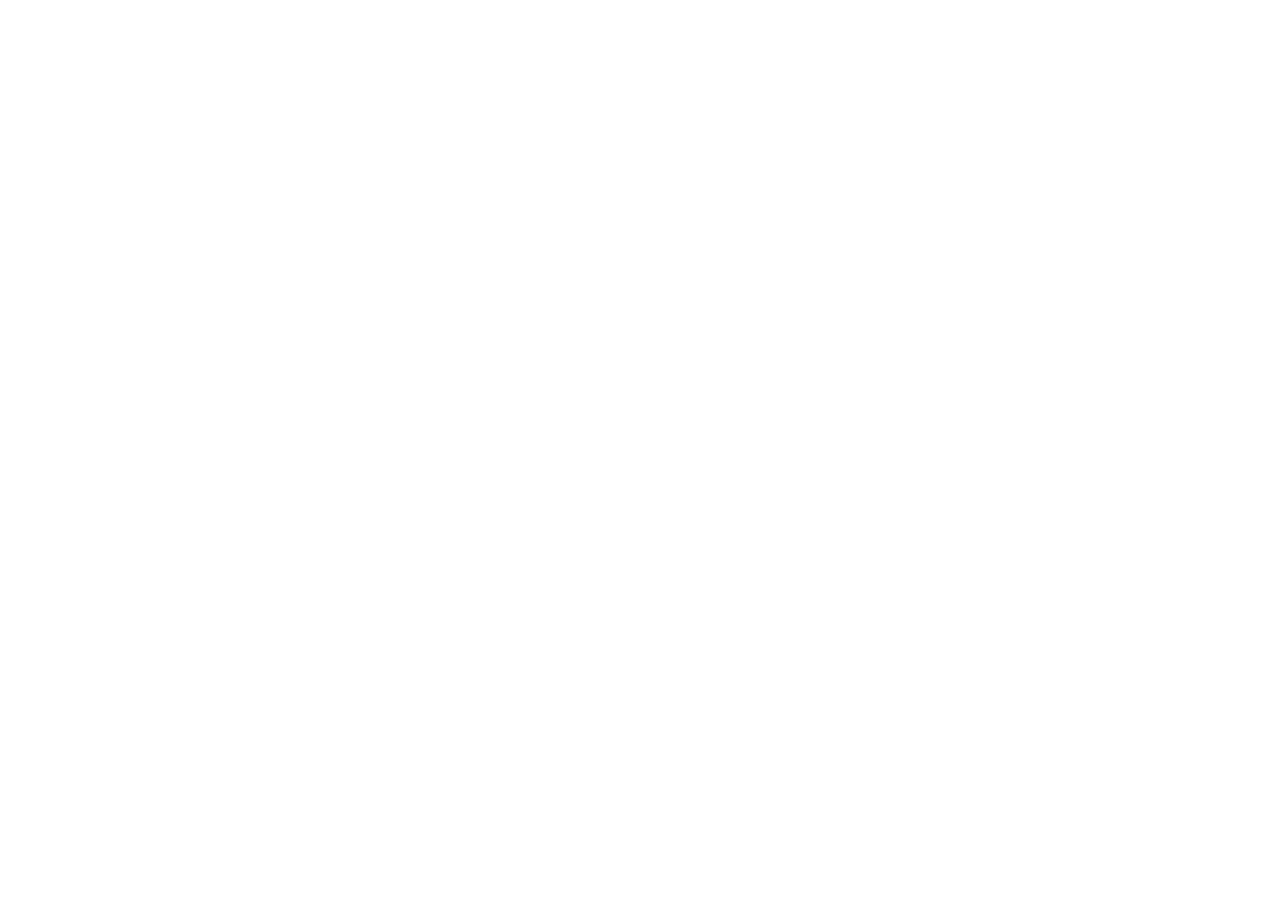
==== commit df195e87: "Move app support and legal pages to ahmetkamer.dev" ====
--- a/apps/index.html
+++ b/apps/index.html
@@ -1 +1 @@
-<!doctype html><html lang="en"><head><meta charset="utf-8"><meta name="viewport" content="width=device-width,initial-scale=1"><title>Independent iPhone apps by Ahmet Kamer ÇİVİ</title><meta name="description" content="Discover Tile Tile, Nostalgia Camera and CarTick: independent iPhone apps for small habits, retro photos and used-car viewings."><link rel="canonical" href="https://lowgame.github.io/apps/"><meta property="og:title" content="Small apps for real life."><meta property="og:description" content="Habits, photos and better questions. Explore three independent iPhone apps by Ahmet Kamer ÇİVİ."><meta property="og:url" content="https://lowgame.github.io/apps/"><meta property="og:type" content="website"><link rel="stylesheet" href="marketing.css"><link rel="alternate" type="application/rss+xml" title="App guides" href="feed.xml"></head><body><a class="skip" href="#main">Skip to content</a><div class="wrap"><header class="nav"><a class="brand" href="https://lowgame.github.io/apps/">Ahmet Kamer ÇİVİ <span class="quiet">/ Apps</span></a><nav class="navlinks"><a href="#guides">Guides</a><a href="https://lowgame.github.io/">About ↗</a></nav></header><main id="main"><section class="directory-hero"><p class="eyebrow">Independent apps · Available on the App Store</p><h1>Small apps.<br>Real life.</h1><p class="intro">A little more intention in your day. A different character in your photos. Better questions before a big purchase.</p></section><section class="section"><p class="eyebrow">Try something, before you download</p><h2>Same friends. Another time.</h2><p>Shared laughs, picnics and evenings with friends. Compare 1895, 1972 and 2004, then keep your own photo card.</p><a class="button" href="/three-eras/">Try the free visual experiment ↗</a></section><section class="app-grid" aria-label="Apps"><article class="app-card"><img src="https://lowgame.github.io/tiletile/assets/icon.png" alt="" width="74" height="74"><p class="eyebrow">A private habit tracker for iPhone</p><h2>Tile Tile</h2><p>Keep the small things visible. Check in on your habits, see your week take shape, and return tomorrow with a clear place to start.</p><a class="button" href="https://lowgame.github.io/tiletile/">Explore Tile Tile ↗</a></article><article class="app-card"><img src="https://lowgame.github.io/nostalgia-camera-legal/assets/icon.png" alt="" width="74" height="74"><p class="eyebrow">Digicam &amp; retro camera looks for iPhone</p><h2>Nostalgia Camera</h2><p>Choose an era, frame an ordinary moment, and give it a different camera character. Grain, color and unexpected imperfections make room for a little nostalgia.</p><a class="button" href="https://lowgame.github.io/nostalgia-camera-legal/">Explore Nostalgia Camera ↗</a></article><article class="app-card"><img src="https://lowgame.github.io/cartick-legal/assets/icon.png" alt="" width="74" height="74"><p class="eyebrow">A used-car viewing checklist for iPhone</p><h2>CarTick</h2><p>Keep questions, photos and concerns together while you view a used car. Screen the obvious deal-breakers, then take better notes to an independent mechanic.</p><a class="button" href="https://lowgame.github.io/cartick-legal/">Explore CarTick ↗</a></article></section><section class="section" id="guides" style="margin-top:65px"><p class="eyebrow">Something useful to take with you</p><h2>Start with a guide.</h2><div class="features"><article><h3><a href="https://lowgame.github.io/tiletile/guides/reading-habit-tracker/">A reading habit that starts with two pages</a></h3><p>Set up a small reading routine, try the free weekly worksheet, then keep check-ins visible on your iPhone.</p></article><article><h3><a href="https://lowgame.github.io/nostalgia-camera-legal/tr/iphone-eski-fotograf-efekti/" lang="tr">iPhone’da eski fotoğraf efekti</a></h3><p lang="tr">Ücretsiz 1895 görünümü, gerçek önce–sonra örneği ve arkadaşlarınla deneyebileceğin kadrajlar.</p></article><article><h3><a href="https://lowgame.github.io/cartick-legal/tools/compare-used-cars/">Compare two used cars</a></h3><p>A free, editable worksheet for prices, mileage, seller claims, evidence and mechanic questions. Download or print your notes.</p></article><article><h3><a href="https://lowgame.github.io/tiletile/guides/start-a-small-habit/">A seven-day plan for one small habit</a></h3><p>A practical worksheet for choosing a clear action, making it easy to start, and reviewing what actually happened.</p></article><article><h3><a href="https://lowgame.github.io/nostalgia-camera-legal/guides/digicam-look-on-iphone/">How to compose for a digicam look on iPhone</a></h3><p>A small photo walk: six everyday subjects, one camera look, and a way to choose the frames you want to keep.</p></article><article><h3><a href="https://lowgame.github.io/cartick-legal/guides/used-car-viewing-questions/">What to ask before a used-car viewing</a></h3><p>A question sheet you can print or keep on your phone, from the first seller message to the independent inspection.</p></article></div></section></main><footer><span>© 2026 Ahmet Kamer ÇİVİ</span><nav><a href="feed.xml">RSS feed</a><a href="https://apps.apple.com/developer/id6791211334">All apps on the App Store ↗</a></nav></footer></div></body></html>+<!doctype html><html lang="en"><head><meta charset="utf-8"><title>Apps have moved</title><link rel="canonical" href="https://ahmetkamer.dev/apps/"><meta name="robots" content="noindex,follow"><meta http-equiv="refresh" content="0;url=https://ahmetkamer.dev/apps/"><script src="./redirect.js" defer></script></head><body><a href="https://ahmetkamer.dev/apps/">Continue to the apps directory</a></body></html>
